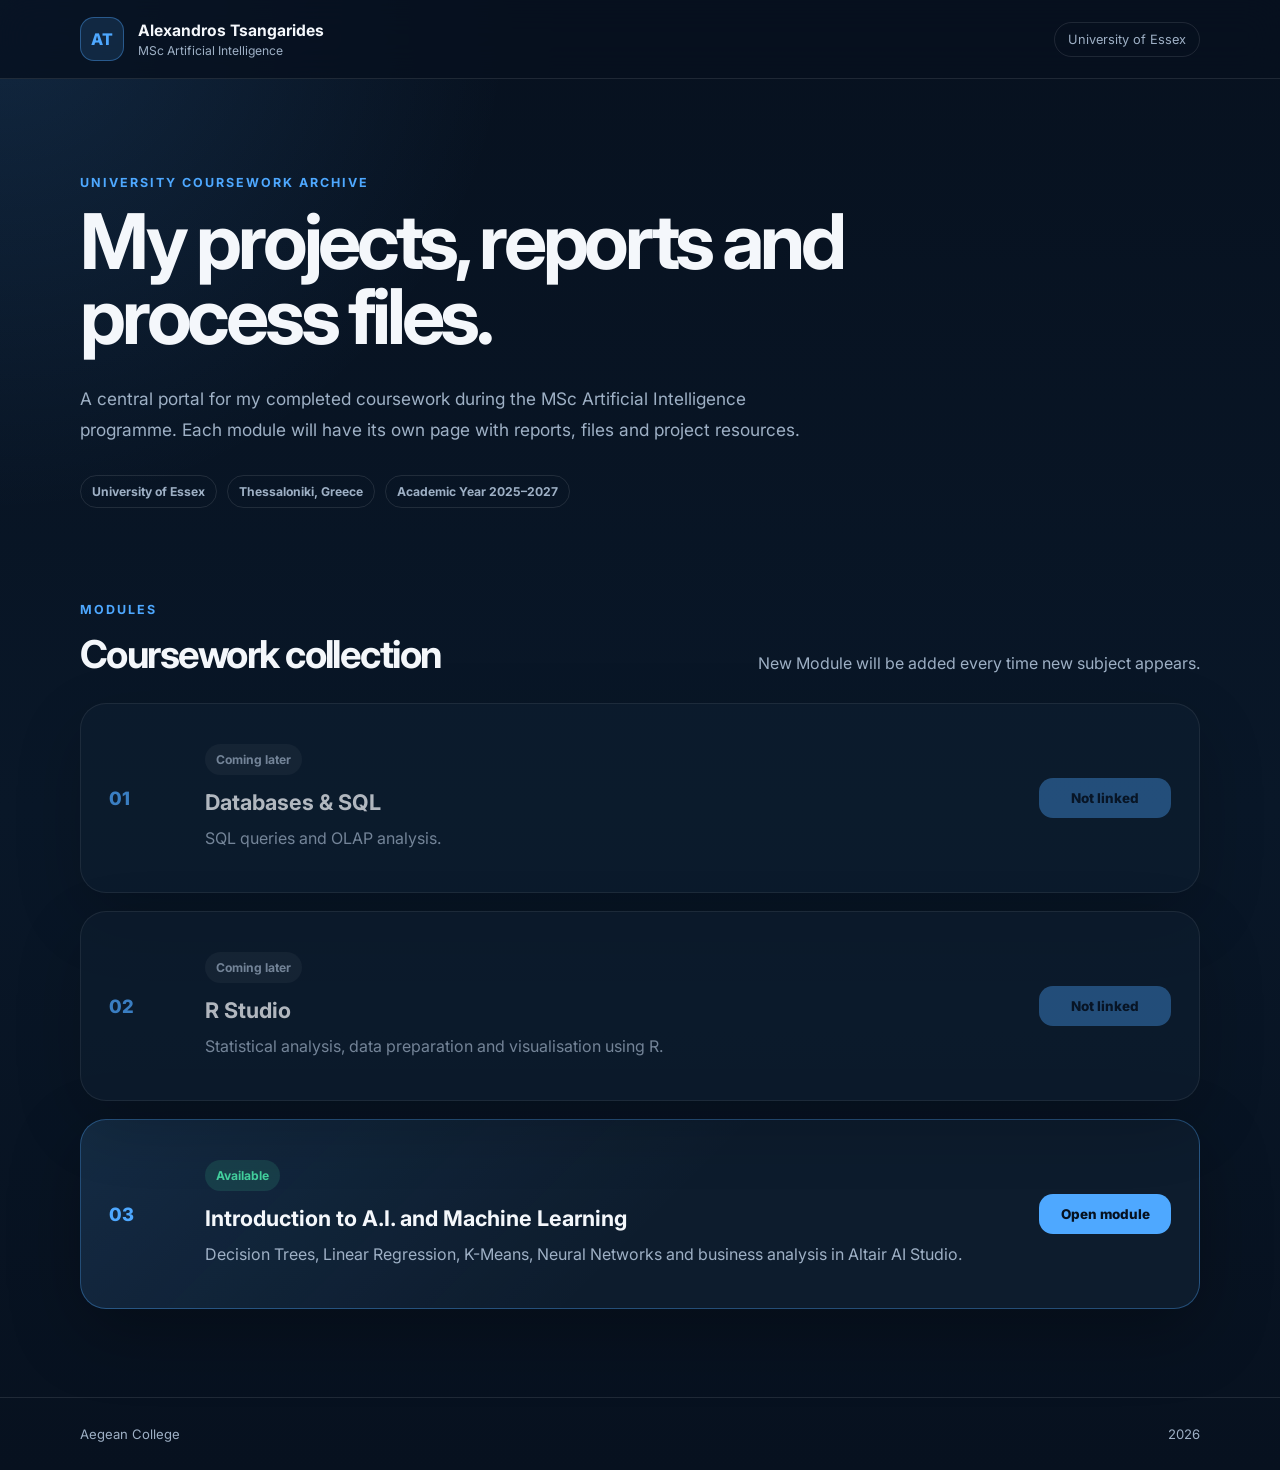
==== index.html @ fe901f97 "Add files via upload" ====
<!DOCTYPE html>
<html lang="en">
<head>
  <meta charset="UTF-8">
  <meta name="viewport" content="width=device-width, initial-scale=1.0">
  <meta name="description" content="MSc Artificial Intelligence student project portal.">
  <title>MSc AI Student Portal</title>
  <link rel="stylesheet" href="assets/css/styles.css">
</head>
<body>
  <header class="site-header">
    <div class="shell header-inner">
      <a class="brand" href="index.html">
        <span class="brand-mark">AT</span>
        <span>
          <strong>Alexandros Tsangarides</strong>
          <small>MSc Artificial Intelligence</small>
        </span>
      </a>
      <span class="header-badge">University of Essex</span>
    </div>
  </header>

  <main>
    <section class="hero shell">
      <p class="eyebrow">University coursework archive</p>
      <h1>My projects, reports and process files.</h1>
      <p class="hero-copy">
        A central portal for my completed coursework during the MSc Artificial Intelligence programme.
        Each module will have its own page with reports,  files and project resources.
      </p>
      <div class="hero-meta">
        <span>University of Essex</span>
        <span>Thessaloniki, Greece</span>
        <span>Academic Year 2025–2027</span>
      </div>
    </section>

    <section class="shell modules-section">
      <div class="section-heading">
        <div>
          <p class="eyebrow">Modules</p>
          <h2>Coursework collection</h2>
        </div>
        <p>New Module will be added every time new subject appears.</p>
      </div>

      <div class="module-grid">
        <article class="module-card inactive">
          <div class="module-number">01</div>
          <div class="module-content">
            <span class="status status-muted">Coming later</span>
            <h3>Databases &amp; SQL</h3>
            <p>SQL queries and OLAP analysis.</p>
          </div>
          <span class="module-action disabled">Not linked</span>
        </article>

        <article class="module-card inactive">
          <div class="module-number">02</div>
          <div class="module-content">
            <span class="status status-muted">Coming later</span>
            <h3>R Studio</h3>
            <p>Statistical analysis, data preparation and visualisation using R.</p>
          </div>
          <span class="module-action disabled">Not linked</span>
        </article>

        <article class="module-card active">
          <div class="module-number">03</div>
          <div class="module-content">
            <span class="status status-live">Available</span>
            <h3>Introduction to A.I. and Machine Learning</h3>
            <p>Decision Trees, Linear Regression, K-Means, Neural Networks and business analysis in Altair AI Studio.</p>
          </div>
          <a class="module-action" href="rapid.html">Open module</a>
        </article>
      </div>
    </section>
  </main>

  <footer class="site-footer">
    <div class="shell footer-inner">
      <span>Aegean College</span>
      <span id="current-year"></span>
    </div>
  </footer>

  <script src="assets/js/main.js"></script>
</body>
</html>
---- assets/css/styles.css ----
@import url('https://fonts.googleapis.com/css2?family=Inter:wght@400;500;600;700;800&display=swap');

:root {
  --bg: #07111f;
  --panel: rgba(16, 31, 49, 0.78);
  --panel-strong: #10233a;
  --text: #f4f7fb;
  --muted: #9eb0c5;
  --line: rgba(255, 255, 255, 0.1);
  --accent: #4ea8ff;
  --accent-soft: rgba(78, 168, 255, 0.14);
  --success: #43d19e;
  --success-soft: rgba(67, 209, 158, 0.14);
  --shadow: 0 24px 70px rgba(0, 0, 0, 0.28);
}

* {
  box-sizing: border-box;
}

html {
  scroll-behavior: smooth;
}

body {
  margin: 0;
  min-height: 100vh;
  font-family: Inter, Arial, sans-serif;
  color: var(--text);
  background:
    radial-gradient(circle at top left, rgba(78, 168, 255, 0.15), transparent 32rem),
    linear-gradient(180deg, #07111f 0%, #091728 55%, #07111f 100%);
}

a {
  color: inherit;
  text-decoration: none;
}

.shell {
  width: min(1120px, calc(100% - 40px));
  margin-inline: auto;
}

.site-header {
  position: sticky;
  top: 0;
  z-index: 10;
  border-bottom: 1px solid var(--line);
  background: rgba(7, 17, 31, 0.82);
  backdrop-filter: blur(18px);
}

.header-inner,
.footer-inner {
  min-height: 78px;
  display: flex;
  align-items: center;
  justify-content: space-between;
  gap: 24px;
}

.brand {
  display: inline-flex;
  align-items: center;
  gap: 14px;
}

.brand-mark {
  width: 44px;
  height: 44px;
  display: grid;
  place-items: center;
  border: 1px solid rgba(78, 168, 255, 0.4);
  border-radius: 14px;
  background: var(--accent-soft);
  color: var(--accent);
  font-weight: 800;
}

.brand strong,
.brand small {
  display: block;
}

.brand strong {
  font-size: 0.98rem;
}

.brand small {
  margin-top: 3px;
  color: var(--muted);
  font-size: 0.76rem;
}

.header-badge,
.back-link {
  padding: 9px 13px;
  border: 1px solid var(--line);
  border-radius: 999px;
  color: var(--muted);
  font-size: 0.8rem;
}

.back-link:hover {
  color: var(--text);
  border-color: rgba(78, 168, 255, 0.4);
}

.hero {
  padding: 96px 0 64px;
}

.hero.compact {
  padding-bottom: 46px;
}

.eyebrow {
  margin: 0 0 14px;
  color: var(--accent);
  font-size: 0.78rem;
  font-weight: 700;
  letter-spacing: 0.16em;
  text-transform: uppercase;
}

.hero h1 {
  max-width: 840px;
  margin: 0;
  font-size: clamp(2.5rem, 6vw, 5.2rem);
  line-height: 0.98;
  letter-spacing: -0.055em;
}

.hero.compact h1 {
  font-size: clamp(2.3rem, 5vw, 4.2rem);
}

.hero-copy {
  max-width: 760px;
  margin: 28px 0 0;
  color: var(--muted);
  font-size: 1.08rem;
  line-height: 1.8;
}

.hero-meta {
  display: flex;
  flex-wrap: wrap;
  gap: 10px;
  margin-top: 30px;
}

.hero-meta span,
.status,
.coursework-label {
  display: inline-flex;
  align-items: center;
  width: fit-content;
  padding: 8px 11px;
  border-radius: 999px;
  font-size: 0.76rem;
  font-weight: 700;
}

.hero-meta span {
  border: 1px solid var(--line);
  color: var(--muted);
}

.modules-section,
.coursework-section {
  padding: 30px 0 88px;
}

.section-heading {
  display: flex;
  justify-content: space-between;
  align-items: end;
  gap: 36px;
  margin-bottom: 26px;
}

.section-heading h2 {
  margin: 0;
  font-size: clamp(1.8rem, 3vw, 2.6rem);
  letter-spacing: -0.04em;
}

.section-heading > p {
  max-width: 500px;
  margin: 0;
  color: var(--muted);
  line-height: 1.7;
}

.module-grid,
.coursework-grid {
  display: grid;
  gap: 18px;
}

.module-card {
  min-height: 190px;
  display: grid;
  grid-template-columns: 70px 1fr auto;
  align-items: center;
  gap: 26px;
  padding: 28px;
  border: 1px solid var(--line);
  border-radius: 26px;
  background: var(--panel);
  box-shadow: var(--shadow);
}

.module-card.active {
  border-color: rgba(78, 168, 255, 0.35);
  background:
    linear-gradient(135deg, rgba(78, 168, 255, 0.1), transparent 52%),
    var(--panel);
}

.module-card.inactive {
  opacity: 0.72;
}

.module-number {
  color: var(--accent);
  font-size: 1.15rem;
  font-weight: 800;
}

.module-content h3,
.coursework-card h3,
.download-all h3 {
  margin: 14px 0 10px;
  font-size: 1.35rem;
}

.module-content p,
.coursework-card p,
.download-all p {
  margin: 0;
  color: var(--muted);
  line-height: 1.7;
}

.status-live {
  color: var(--success);
  background: var(--success-soft);
}

.status-muted,
.coursework-label {
  color: var(--muted);
  background: rgba(255, 255, 255, 0.06);
}

.module-action,
.download-link,
.primary-button {
  display: inline-flex;
  align-items: center;
  justify-content: center;
  min-width: 132px;
  padding: 12px 16px;
  border-radius: 14px;
  background: var(--accent);
  color: #06111f;
  font-size: 0.84rem;
  font-weight: 800;
  transition: transform 0.2s ease, opacity 0.2s ease;
}

.module-action:hover,
.download-link:hover,
.primary-button:hover {
  transform: translateY(-2px);
}

.disabled {
  pointer-events: none;
  opacity: 0.52;
}

.coursework-grid {
  grid-template-columns: repeat(2, minmax(0, 1fr));
}

.coursework-card {
  min-height: 260px;
  display: flex;
  flex-direction: column;
  align-items: flex-start;
  padding: 28px;
  border: 1px solid var(--line);
  border-radius: 24px;
  background: var(--panel);
}

.coursework-card .download-link {
  margin-top: auto;
}

.download-all {
  margin-top: 18px;
  display: flex;
  align-items: center;
  justify-content: space-between;
  gap: 30px;
  padding: 28px;
  border: 1px solid rgba(78, 168, 255, 0.28);
  border-radius: 24px;
  background:
    linear-gradient(135deg, rgba(78, 168, 255, 0.09), transparent 60%),
    var(--panel-strong);
}

.site-footer {
  border-top: 1px solid var(--line);
  color: var(--muted);
}

.footer-inner {
  min-height: 72px;
  font-size: 0.82rem;
}

@media (max-width: 820px) {
  .hero {
    padding-top: 70px;
  }

  .section-heading {
    display: block;
  }

  .section-heading > p {
    margin-top: 14px;
  }

  .module-card {
    grid-template-columns: 42px 1fr;
  }

  .module-action {
    grid-column: 2;
    justify-self: start;
  }

  .coursework-grid {
    grid-template-columns: 1fr;
  }

  .download-all {
    align-items: flex-start;
    flex-direction: column;
  }
}

@media (max-width: 560px) {
  .shell {
    width: min(100% - 24px, 1120px);
  }

  .header-badge {
    display: none;
  }

  .hero h1 {
    font-size: 2.45rem;
  }

  .module-card,
  .coursework-card,
  .download-all {
    padding: 22px;
    border-radius: 20px;
  }

  .module-card {
    grid-template-columns: 1fr;
  }

  .module-number,
  .module-action {
    grid-column: 1;
  }
}
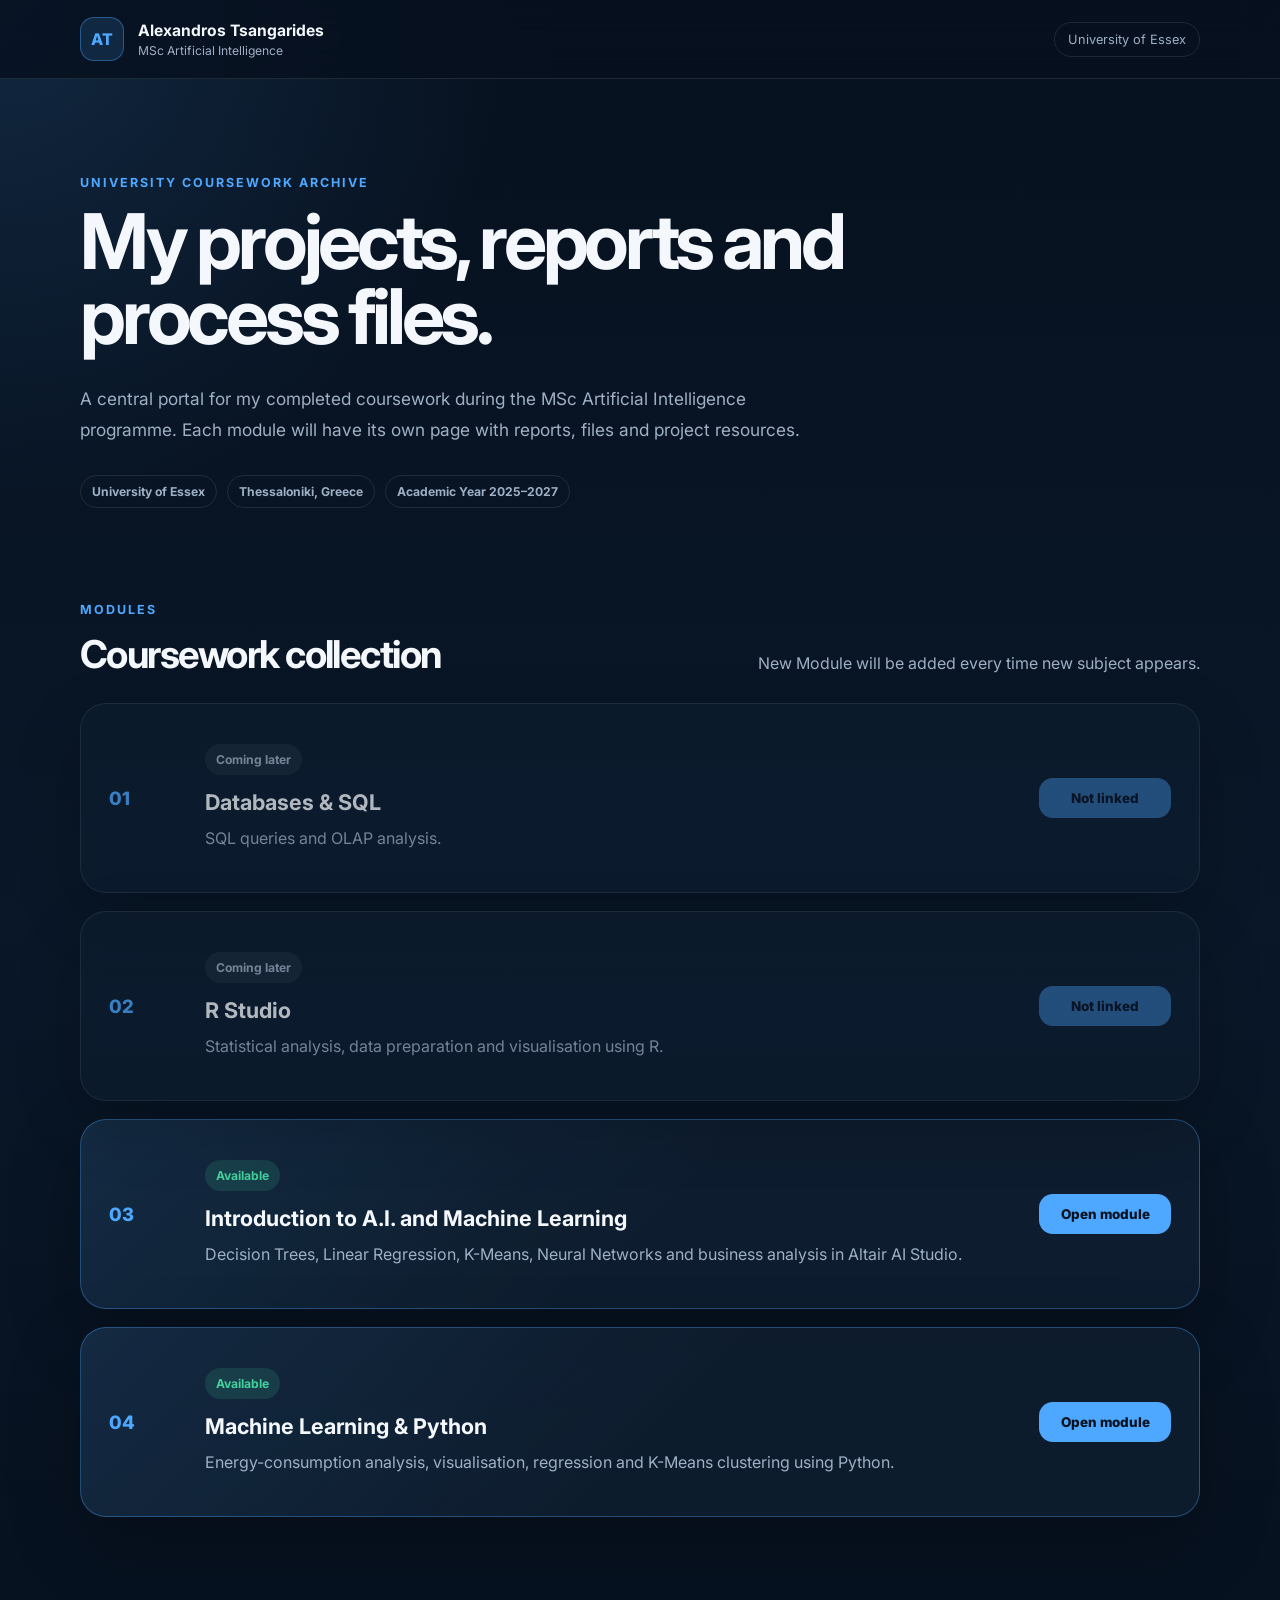
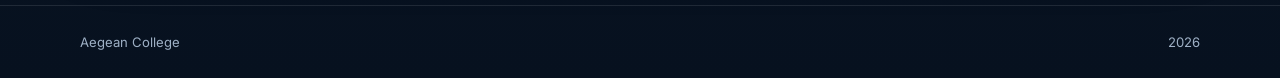
==== commit 63b72ac7: "Add files via upload" ====
--- a/index.html
+++ b/index.html
@@ -27,7 +27,7 @@
       <h1>My projects, reports and process files.</h1>
       <p class="hero-copy">
         A central portal for my completed coursework during the MSc Artificial Intelligence programme.
-        Each module will have its own page with reports,  files and project resources.
+        Each module will have its own page with reports, files and project resources.
       </p>
       <div class="hero-meta">
         <span>University of Essex</span>
@@ -46,6 +46,7 @@
       </div>
 
       <div class="module-grid">
+        <!-- Module 01 -->
         <article class="module-card inactive">
           <div class="module-number">01</div>
           <div class="module-content">
@@ -56,6 +57,7 @@
           <span class="module-action disabled">Not linked</span>
         </article>
 
+        <!-- Module 02 -->
         <article class="module-card inactive">
           <div class="module-number">02</div>
           <div class="module-content">
@@ -66,6 +68,7 @@
           <span class="module-action disabled">Not linked</span>
         </article>
 
+        <!-- Module 03 -->
         <article class="module-card active">
           <div class="module-number">03</div>
           <div class="module-content">
@@ -74,6 +77,17 @@
             <p>Decision Trees, Linear Regression, K-Means, Neural Networks and business analysis in Altair AI Studio.</p>
           </div>
           <a class="module-action" href="rapid.html">Open module</a>
+        </article>
+
+        <!-- Module 04 -->
+        <article class="module-card active">
+          <div class="module-number">04</div>
+          <div class="module-content">
+            <span class="status status-live">Available</span>
+            <h3>Machine Learning &amp; Python</h3>
+            <p>Energy-consumption analysis, visualisation, regression and K-Means clustering using Python.</p>
+          </div>
+          <a class="module-action" href="mlai.html">Open module</a>
         </article>
       </div>
     </section>
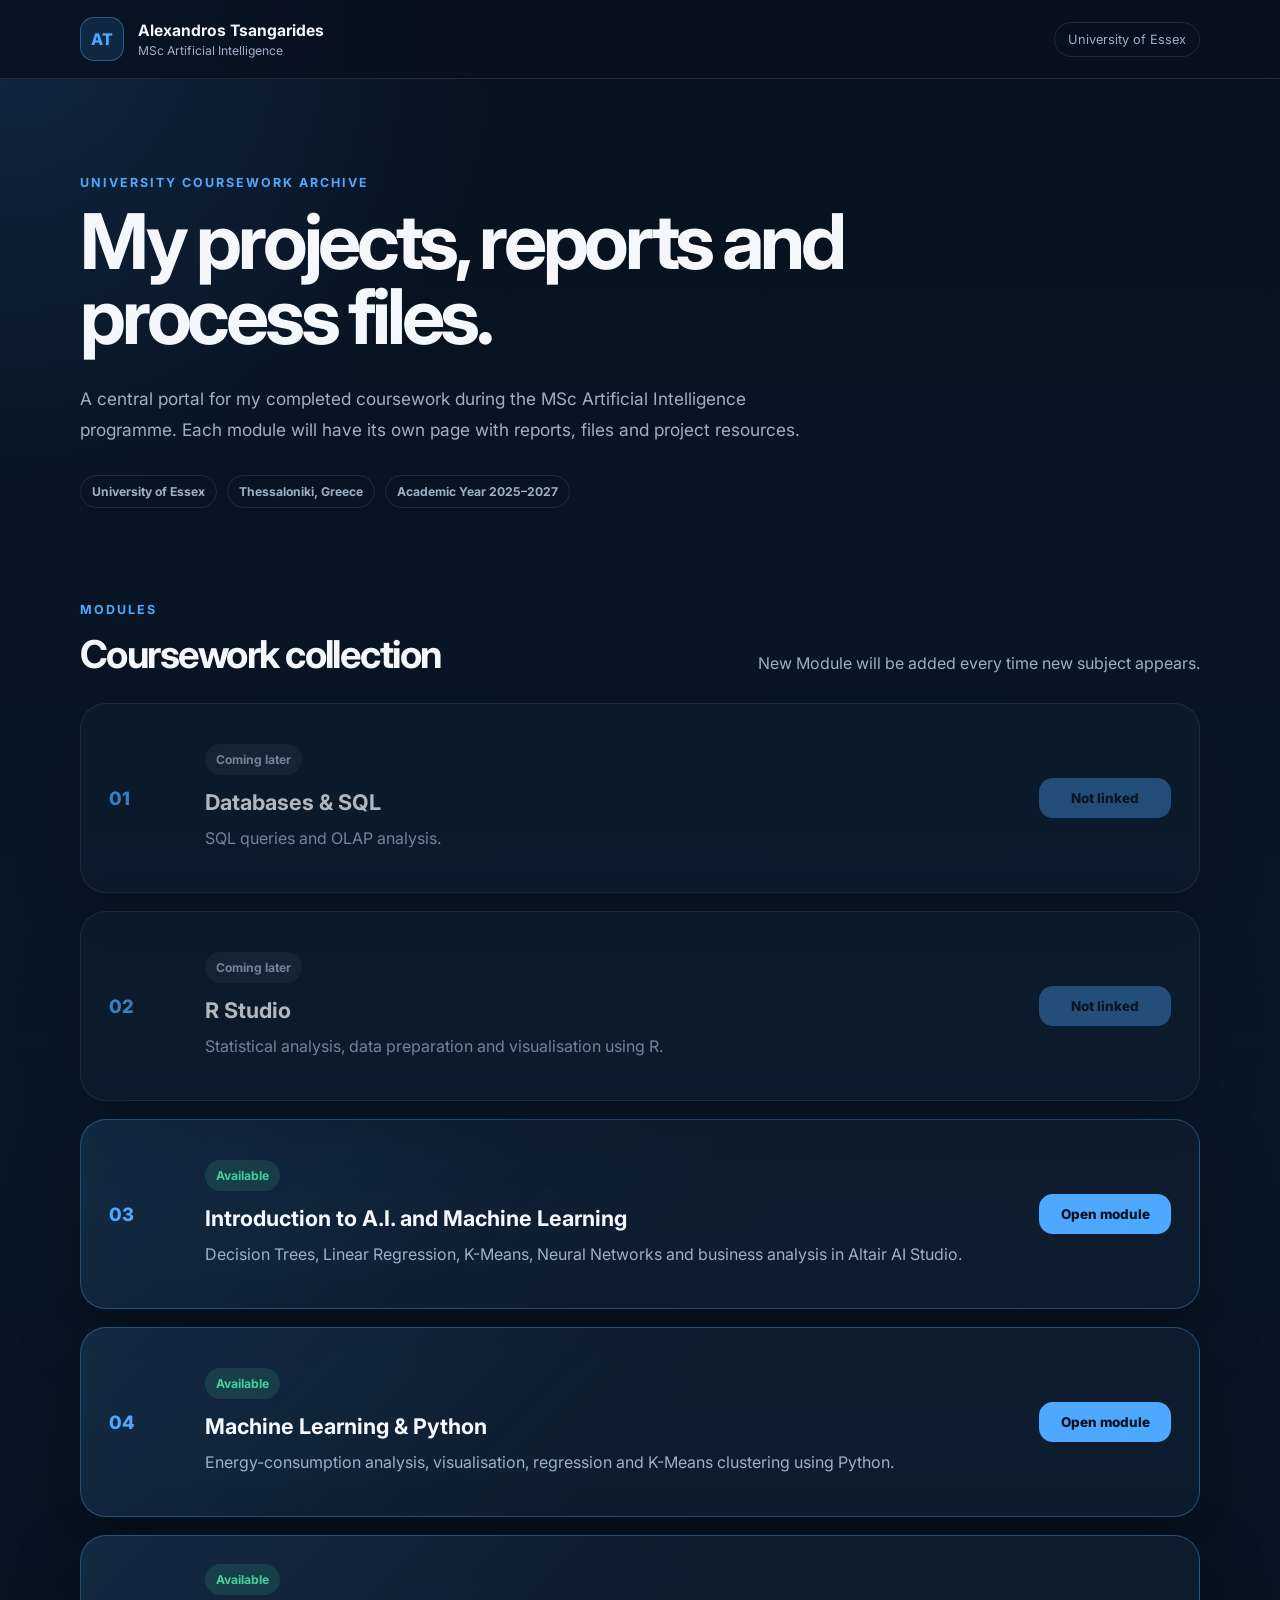
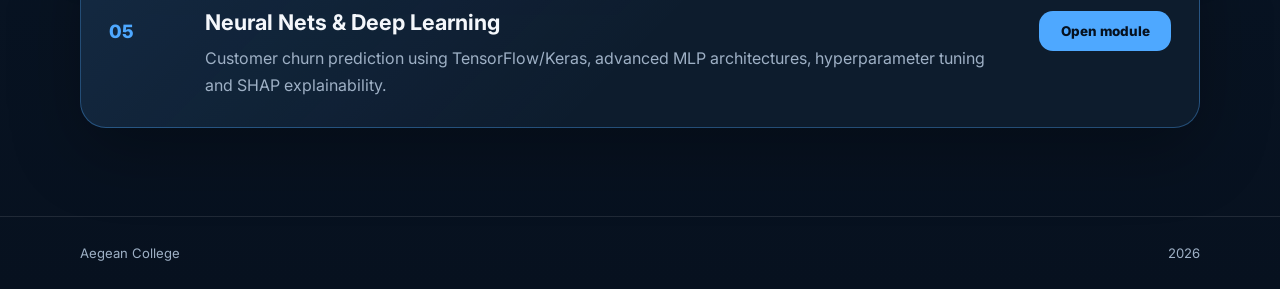
==== commit 940bb024: "Module 5 (neural nets)" ====
--- a/index.html
+++ b/index.html
@@ -89,6 +89,17 @@
           </div>
           <a class="module-action" href="mlai.html">Open module</a>
         </article>
+
+        <!-- Module 05 -->
+        <article class="module-card active">
+          <div class="module-number">05</div>
+          <div class="module-content">
+            <span class="status status-live">Available</span>
+            <h3>Neural Nets &amp; Deep Learning</h3>
+            <p>Customer churn prediction using TensorFlow/Keras, advanced MLP architectures, hyperparameter tuning and SHAP explainability.</p>
+          </div>
+          <a class="module-action" href="deep.html">Open module</a>
+        </article>
       </div>
     </section>
   </main>
